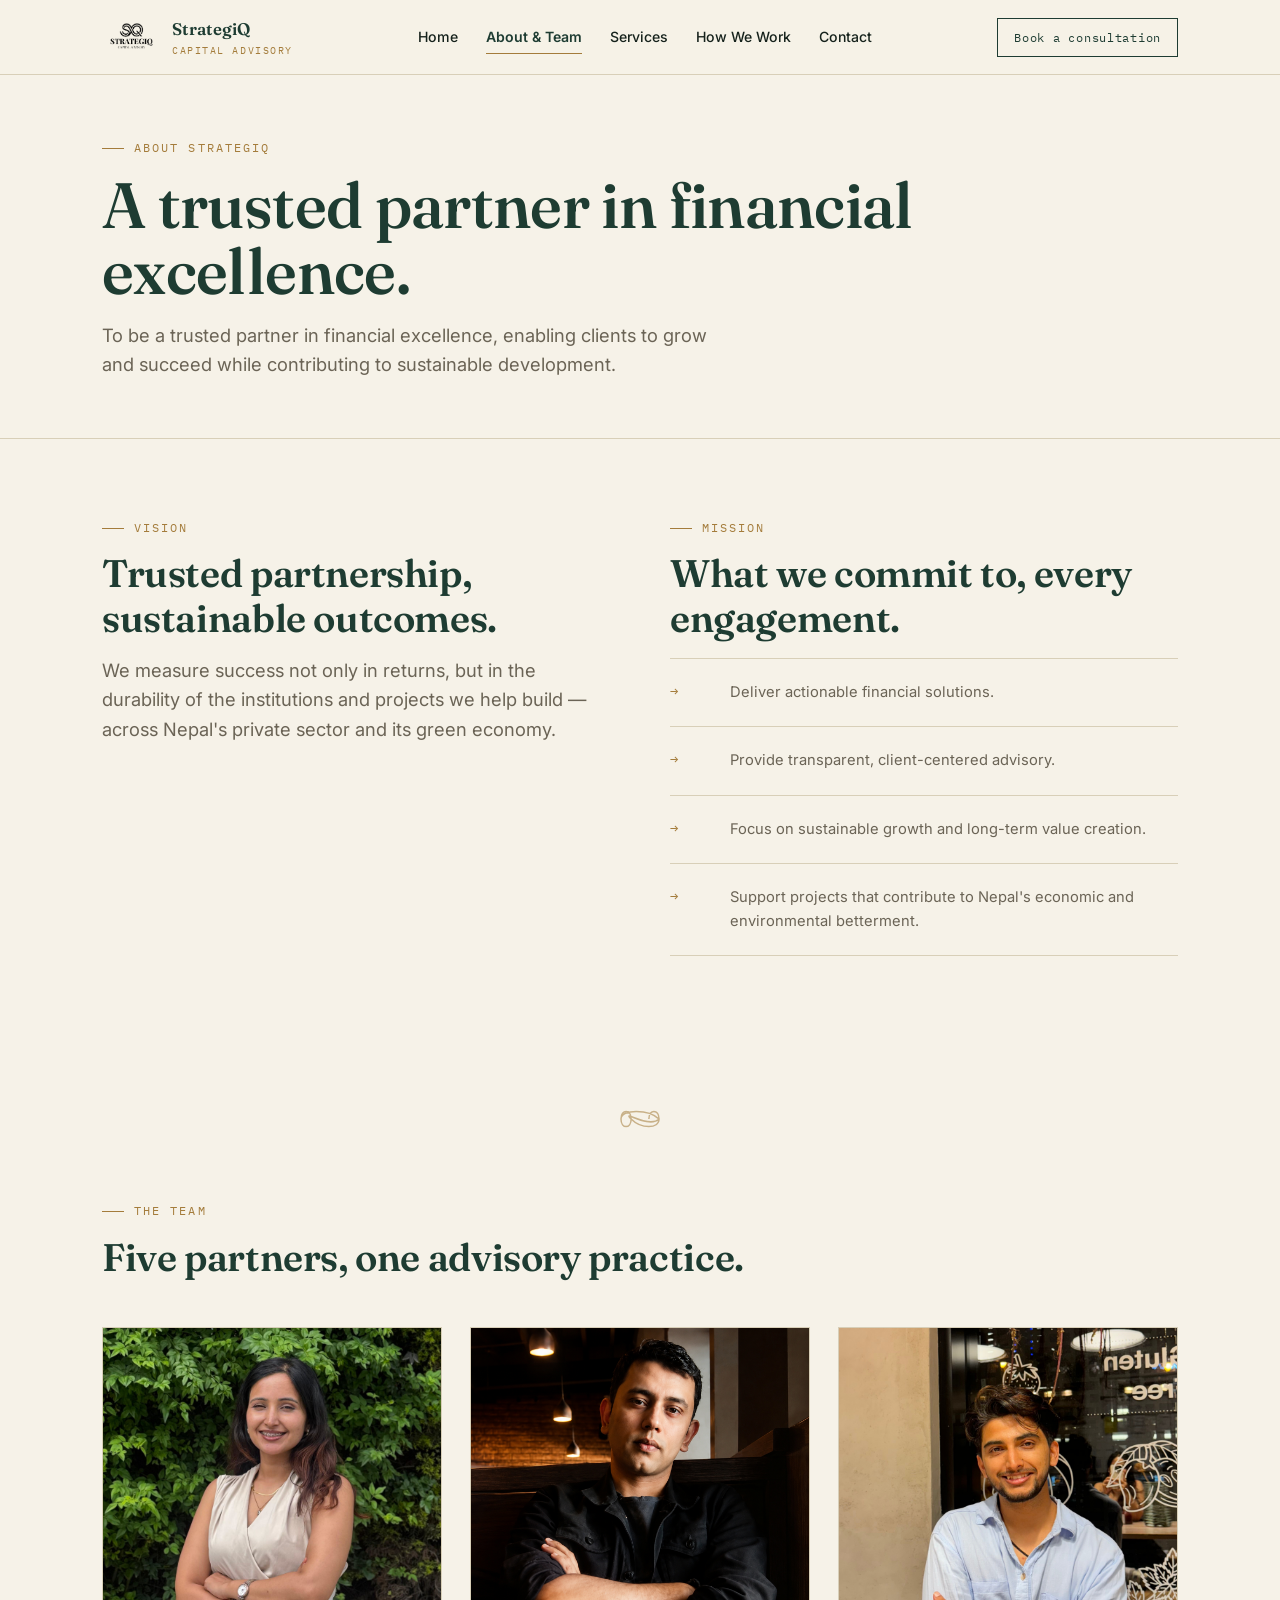
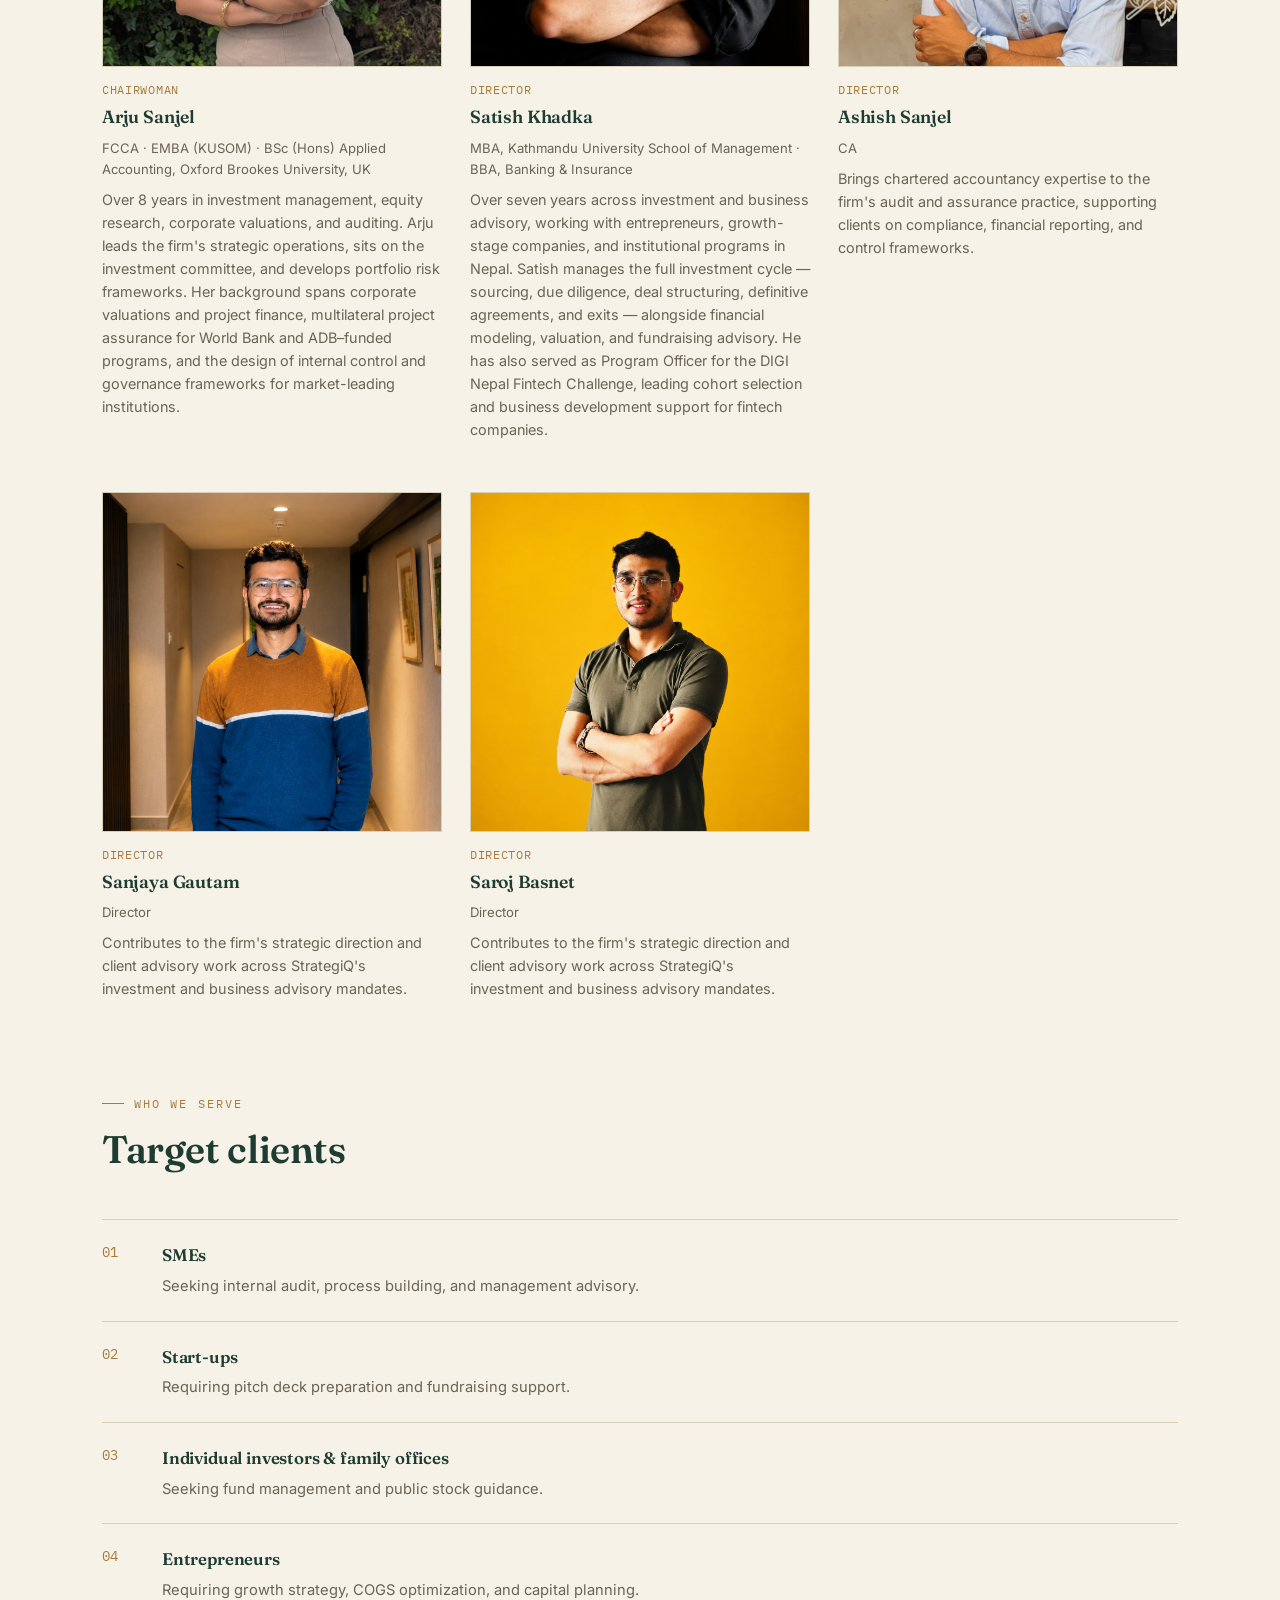
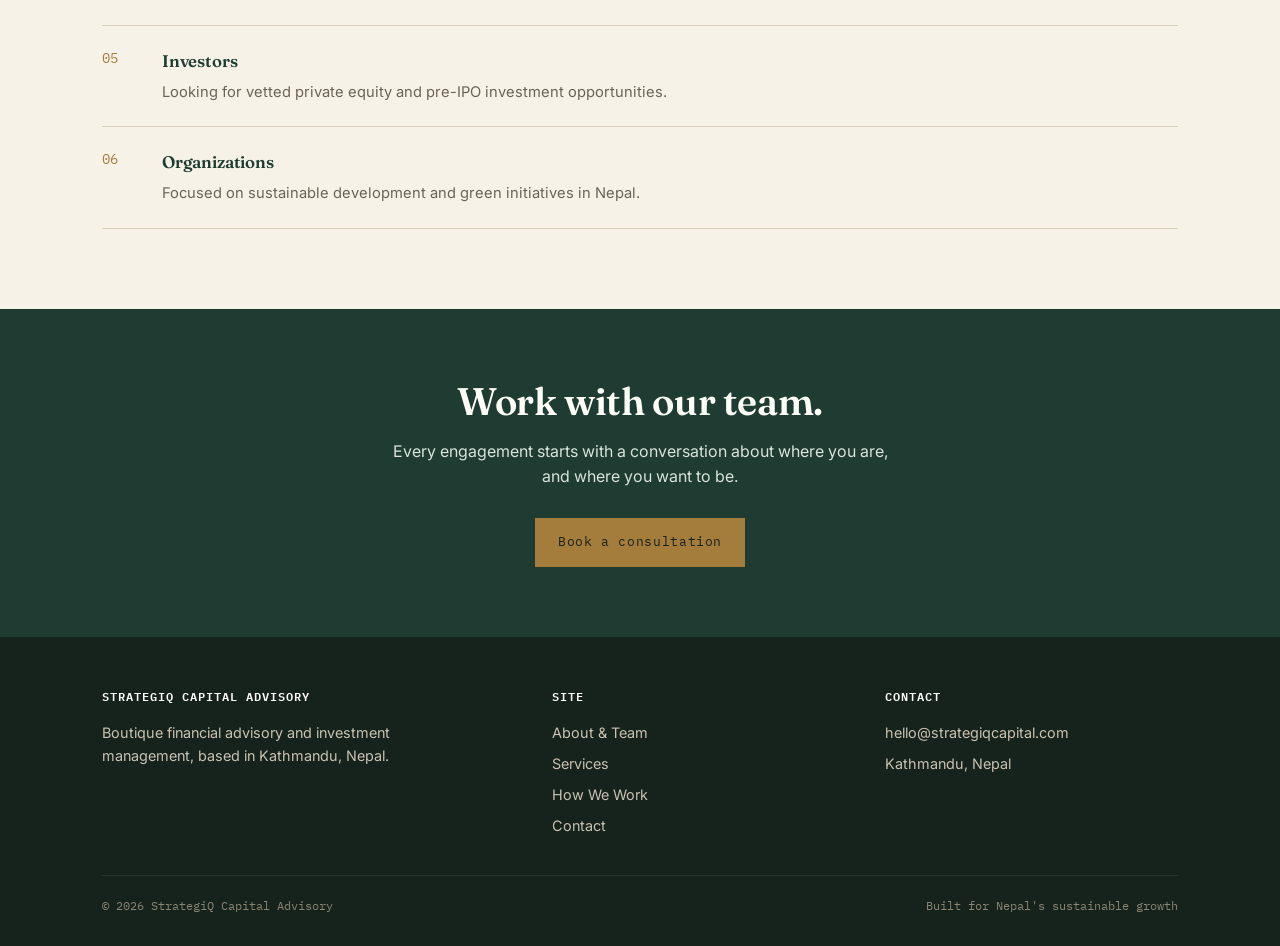
==== about.html @ 3956e94c "first commit" ====
<!doctype html>
<html lang="en">
<head>
<meta charset="UTF-8">
<meta name="viewport" content="width=device-width, initial-scale=1.0">
<title>About &amp; Team — StrategiQ Capital Advisory</title>
<link rel="preconnect" href="https://fonts.googleapis.com">
<link href="https://fonts.googleapis.com/css2?family=Fraunces:opsz,wght@9..144,400..700&family=Inter:wght@400;500;600&family=IBM+Plex+Mono:wght@400;500&display=swap" rel="stylesheet">
<link rel="stylesheet" href="styles.css">
</head>
<body>

<header class="site-header">
  <nav class="nav">
    <a href="index.html" class="nav-logo">
      <img src="assets/logo.jpeg" alt="StrategiQ Capital Advisory logo">
      <span>StrategiQ<span class="sub">CAPITAL ADVISORY</span></span>
    </a>
    <div class="nav-links">
      <a href="index.html">Home</a>
      <a href="about.html" class="active">About &amp; Team</a>
      <a href="services.html">Services</a>
      <a href="process.html">How We Work</a>
      <a href="contact.html">Contact</a>
    </div>
    <a href="contact.html" class="nav-cta">Book a consultation</a>
  </nav>
</header>

<section class="page-hero">
  <div class="container">
    <div class="eyebrow">About StrategiQ</div>
    <h1>A trusted partner in financial excellence.</h1>
    <p class="lede">To be a trusted partner in financial excellence, enabling clients to grow and succeed while contributing to sustainable development.</p>
  </div>
</section>

<section>
  <div class="container split">
    <div>
      <div class="eyebrow">Vision</div>
      <h2 style="margin-top:14px;">Trusted partnership, sustainable outcomes.</h2>
      <p class="lede" style="margin-top:16px;">We measure success not only in returns, but in the durability of the institutions and projects we help build — across Nepal's private sector and its green economy.</p>
    </div>
    <div>
      <div class="eyebrow">Mission</div>
      <h2 style="margin-top:14px;">What we commit to, every engagement.</h2>
      <div class="value-list" style="margin-top:18px;">
        <div class="value-item"><div class="mark">→</div><div><p style="margin:0;">Deliver actionable financial solutions.</p></div></div>
        <div class="value-item"><div class="mark">→</div><div><p style="margin:0;">Provide transparent, client-centered advisory.</p></div></div>
        <div class="value-item"><div class="mark">→</div><div><p style="margin:0;">Focus on sustainable growth and long-term value creation.</p></div></div>
        <div class="value-item"><div class="mark">→</div><div><p style="margin:0;">Support projects that contribute to Nepal's economic and environmental betterment.</p></div></div>
      </div>
    </div>
  </div>
</section>

<div class="sq-divider" aria-hidden="true">
  <svg viewBox="0 0 100 60"><path d="M20 30 C20 14, 36 14, 36 30 C36 46, 20 46, 20 30 C20 14, 64 14, 80 30 C64 46, 20 14, 36 30 C52 46, 80 46, 80 30 C80 14, 64 14, 64 30"/></svg>
</div>

<section style="padding-top:0;">
  <div class="container">
    <div class="section-head">
      <div class="eyebrow">The Team</div>
      <h2>Five partners, one advisory practice.</h2>
      <p class="lede" style="margin-top:14px;">
      </p>
    </div>

    <div class="team-grid">

      <div class="team-card">
        <div class="team-photo">
          <img src="assets/team/arju.jpg" alt="Arju Sanjel"
               onerror="this.onerror=null;this.src='assets/team/placeholder.svg';">
        </div>
        <div class="role">Chairwoman</div>
        <h3>Arju Sanjel</h3>
        <div class="creds">FCCA · EMBA (KUSOM) · BSc (Hons) Applied Accounting, Oxford Brookes University, UK</div>
        <p>Over 8 years in investment management, equity research, corporate valuations, and auditing. Arju leads the firm's strategic operations, sits on the investment committee, and develops portfolio risk frameworks. Her background spans corporate valuations and project finance, multilateral project assurance for World Bank and ADB–funded programs, and the design of internal control and governance frameworks for market-leading institutions.</p>
      </div>

      <div class="team-card">
        <div class="team-photo">
          <img src="assets/team/satish.jpg" alt="Satish Khadka"
               onerror="this.onerror=null;this.src='assets/team/placeholder.svg';">
        </div>
        <div class="role">Director</div>
        <h3>Satish Khadka</h3>
        <div class="creds">MBA, Kathmandu University School of Management · BBA, Banking &amp; Insurance</div>
        <p>Over seven years across investment and business advisory, working with entrepreneurs, growth-stage companies, and institutional programs in Nepal. Satish manages the full investment cycle — sourcing, due diligence, deal structuring, definitive agreements, and exits — alongside financial modeling, valuation, and fundraising advisory. He has also served as Program Officer for the DIGI Nepal Fintech Challenge, leading cohort selection and business development support for fintech companies.</p>
      </div>

      <div class="team-card">
        <div class="team-photo">
          <img src="assets/team/ashish.jpg" alt="Ashish Sanjel"
               onerror="this.onerror=null;this.src='assets/team/placeholder.svg';">
        </div>
        <div class="role">Director</div>
        <h3>Ashish Sanjel</h3>
        <div class="creds">CA</div>
        <p>Brings chartered accountancy expertise to the firm's audit and assurance practice, supporting clients on compliance, financial reporting, and control frameworks.</p>
      </div>

      <div class="team-card">
        <div class="team-photo">
          <img src="assets/team/sanjay.jpg" alt="Sanjaya Gautam"
               onerror="this.onerror=null;this.src='assets/team/placeholder.svg';">
        </div>
        <div class="role">Director</div>
        <h3>Sanjaya Gautam</h3>
        <div class="creds">Director</div>
        <p>Contributes to the firm's strategic direction and client advisory work across StrategiQ's investment and business advisory mandates.</p>
      </div>

      <div class="team-card">
        <div class="team-photo">
          <img src="assets/team/saroj.jpg" alt="Saroj Basnet"
               onerror="this.onerror=null;this.src='assets/team/placeholder.svg';">
        </div>
        <div class="role">Director</div>
        <h3>Saroj Basnet</h3>
        <div class="creds">Director</div>
        <p>Contributes to the firm's strategic direction and client advisory work across StrategiQ's investment and business advisory mandates.</p>
      </div>

    </div>
  </div>
</section>

<section style="padding-top:0;">
  <div class="container">
    <div class="section-head">
      <div class="eyebrow">Who we serve</div>
      <h2>Target clients</h2>
    </div>
    <div class="value-list">
      <div class="value-item"><div class="mark">01</div><div><h3>SMEs</h3><p>Seeking internal audit, process building, and management advisory.</p></div></div>
      <div class="value-item"><div class="mark">02</div><div><h3>Start-ups</h3><p>Requiring pitch deck preparation and fundraising support.</p></div></div>
      <div class="value-item"><div class="mark">03</div><div><h3>Individual investors &amp; family offices</h3><p>Seeking fund management and public stock guidance.</p></div></div>
      <div class="value-item"><div class="mark">04</div><div><h3>Entrepreneurs</h3><p>Requiring growth strategy, COGS optimization, and capital planning.</p></div></div>
      <div class="value-item"><div class="mark">05</div><div><h3>Investors</h3><p>Looking for vetted private equity and pre-IPO investment opportunities.</p></div></div>
      <div class="value-item"><div class="mark">06</div><div><h3>Organizations</h3><p>Focused on sustainable development and green initiatives in Nepal.</p></div></div>
    </div>
  </div>
</section>

<div class="cta-band">
  <div class="container">
    <h2>Work with our team.</h2>
    <p>Every engagement starts with a conversation about where you are, and where you want to be.</p>
    <a href="contact.html" class="btn btn-primary">Book a consultation</a>
  </div>
</div>

<footer>
  <div class="container">
    <div class="footer-grid">
      <div>
        <h4>StrategiQ Capital Advisory</h4>
        <p style="color:#C9C2B2; max-width:320px; font-size:0.9rem;">Boutique financial advisory and investment management, based in Kathmandu, Nepal.</p>
      </div>
      <div>
        <h4>Site</h4>
        <a href="about.html">About &amp; Team</a>
        <a href="services.html">Services</a>
        <a href="process.html">How We Work</a>
        <a href="contact.html">Contact</a>
      </div>
      <div>
        <h4>Contact</h4>
        <a href="mailto:hello@strategiqcapital.com">hello@strategiqcapital.com</a>
        <a href="contact.html">Kathmandu, Nepal</a>
      </div>
    </div>
    <div class="footer-bottom">
      <span>© 2026 StrategiQ Capital Advisory</span>
      <span>Built for Nepal's sustainable growth</span>
    </div>
  </div>
</footer>

</body>
</html>
---- styles.css ----
/* ============================================================
   StrategiQ Capital Advisory — brand stylesheet
   Palette: ledger green + brass + cream paper
   ============================================================ */

:root{
  --ink:        #16221C;   /* near-black deep forest, body text */
  --forest:     #1E3C32;   /* primary brand green */
  --forest-2:   #2E5246;   /* lighter green for hovers/accents */
  --brass:      #A47C3B;   /* metallic gold-brass accent */
  --brass-light:#C9A05C;
  --paper:      #F6F2E8;   /* warm cream page background */
  --paper-2:    #EFE9DA;   /* slightly deeper cream for panels */
  --line:       #D8CFB8;   /* hairline ledger rules */
  --stone:      #6B6456;   /* muted secondary text */
  --white:      #FFFDF8;

  --display: "Fraunces", "Iowan Old Style", Georgia, serif;
  --body:    "Inter", -apple-system, BlinkMacSystemFont, "Segoe UI", sans-serif;
  --mono:    "IBM Plex Mono", "SFMono-Regular", Consolas, monospace;
}

*{ box-sizing:border-box; }
html{ scroll-behavior:smooth; }
body{
  margin:0;
  background:var(--paper);
  color:var(--ink);
  font-family:var(--body);
  font-size:16px;
  line-height:1.6;
  -webkit-font-smoothing:antialiased;
}
img{ max-width:100%; display:block; }
a{ color:inherit; text-decoration:none; }
.container{
  max-width:1140px;
  margin:0 auto;
  padding:0 32px;
}

h1,h2,h3,h4{
  font-family:var(--display);
  font-weight:600;
  margin:0;
  color:var(--forest);
  letter-spacing:-0.01em;
}
h1{ font-size:clamp(2.4rem, 5vw, 4.2rem); line-height:1.04; font-weight:560; }
h2{ font-size:clamp(1.7rem, 3vw, 2.4rem); line-height:1.15; }
h3{ font-size:1.25rem; }

.eyebrow{
  font-family:var(--mono);
  font-size:0.72rem;
  letter-spacing:0.18em;
  text-transform:uppercase;
  color:var(--brass);
  display:flex;
  align-items:center;
  gap:10px;
}
.eyebrow::before{
  content:"";
  width:22px; height:1px;
  background:var(--brass);
  display:inline-block;
}

p{ margin:0 0 1em; color:var(--ink); }
.lede{ font-size:1.15rem; color:var(--stone); max-width:640px; }

/* ---------- ledger rule motif ---------- */
.rule{
  border:none;
  border-top:1px solid var(--line);
  margin:0;
}
.rule.thick{ border-top:2px solid var(--forest); }

.ledger-row{
  display:flex;
  justify-content:space-between;
  align-items:baseline;
  padding:14px 0;
  border-top:1px solid var(--line);
  font-family:var(--mono);
  font-size:0.78rem;
  color:var(--stone);
  letter-spacing:0.04em;
}

/* ---------- infinity-loop signature divider ---------- */
.sq-divider{
  display:flex;
  justify-content:center;
  margin:64px 0;
  opacity:0.55;
}
.sq-divider svg{ width:64px; height:38px; }
.sq-divider path{
  fill:none;
  stroke:var(--brass);
  stroke-width:2.4;
}

/* ---------- header / nav ---------- */
.site-header{
  position:sticky; top:0; z-index:50;
  background:rgba(246,242,232,0.92);
  backdrop-filter:saturate(140%) blur(6px);
  border-bottom:1px solid var(--line);
}
.nav{
  display:flex;
  align-items:center;
  justify-content:space-between;
  padding:16px 32px;
  max-width:1140px;
  margin:0 auto;
}
.nav-logo{
  display:flex; align-items:center; gap:12px;
  font-family:var(--display);
  font-weight:600;
  font-size:1.05rem;
  color:var(--forest);
}
.nav-logo img{ height:34px; width:auto; }
.nav-logo .sub{
  display:block;
  font-family:var(--mono);
  font-size:0.6rem;
  letter-spacing:0.16em;
  color:var(--brass);
  font-weight:400;
}
.nav-links{
  display:flex; gap:28px;
  font-size:0.88rem;
  font-weight:500;
}
.nav-links a{
  position:relative;
  color:var(--ink);
  padding:4px 0;
}
.nav-links a::after{
  content:"";
  position:absolute; left:0; right:0; bottom:-2px;
  height:1px; background:var(--brass);
  transform:scaleX(0); transform-origin:left;
  transition:transform .25s ease;
}
.nav-links a:hover::after, .nav-links a.active::after{ transform:scaleX(1); }
.nav-links a.active{ color:var(--forest); font-weight:600; }

.nav-cta{
  font-family:var(--mono);
  font-size:0.75rem;
  letter-spacing:0.06em;
  border:1px solid var(--forest);
  color:var(--forest);
  padding:9px 16px;
  transition:background .2s, color .2s;
}
.nav-cta:hover{ background:var(--forest); color:var(--white); }

.nav-toggle{ display:none; }

/* ---------- hero ---------- */
.hero{
  padding:90px 0 70px;
  position:relative;
}
.hero-grid{
  display:grid;
  grid-template-columns:1.3fr 0.9fr;
  gap:48px;
  align-items:center;
}
.hero-mark{
  display:flex; justify-content:center;
}
.hero-mark img{ width:100%; max-width:340px; }
.hero h1{ margin-bottom:18px; }
.hero .lede{ margin-bottom:28px; }
.hero-actions{ display:flex; gap:16px; flex-wrap:wrap; }

.btn{
  display:inline-block;
  font-family:var(--mono);
  font-size:0.8rem;
  letter-spacing:0.05em;
  padding:13px 22px;
  border:1px solid var(--forest);
  transition:all .2s ease;
}
.btn-primary{ background:var(--forest); color:var(--white); }
.btn-primary:hover{ background:var(--forest-2); }
.btn-ghost{ color:var(--forest); }
.btn-ghost:hover{ background:var(--paper-2); }

/* ---------- ledger stat strip ---------- */
.stat-strip{
  border-top:1px solid var(--line);
  border-bottom:1px solid var(--line);
  background:var(--paper-2);
}
.stat-strip .container{
  display:grid;
  grid-template-columns:repeat(4,1fr);
}
.stat{
  padding:26px 0;
  border-left:1px solid var(--line);
  padding-left:24px;
}
.stat:first-child{ border-left:none; padding-left:0; }
.stat .num{
  font-family:var(--mono);
  font-size:1.6rem;
  color:var(--forest);
}
.stat .label{
  font-size:0.8rem; color:var(--stone); margin-top:4px;
}

/* ---------- sections ---------- */
section{ padding:80px 0; }
.section-head{ max-width:680px; margin-bottom:48px; }
.section-head h2{ margin-top:14px; }

/* services grid */
.grid-3{
  display:grid;
  grid-template-columns:repeat(3,1fr);
  gap:1px;
  background:var(--line);
  border:1px solid var(--line);
}
.card{
  background:var(--paper);
  padding:32px 28px;
}
.card .code{
  font-family:var(--mono);
  font-size:0.75rem;
  color:var(--brass);
  letter-spacing:0.06em;
}
.card h3{ margin:14px 0 10px; }
.card p{ color:var(--stone); font-size:0.95rem; margin:0; }

/* two col */
.split{
  display:grid;
  grid-template-columns:1fr 1fr;
  gap:60px;
  align-items:start;
}

/* team */
.team-grid{
  display:grid;
  grid-template-columns:repeat(3,1fr);
  gap:36px 28px;
}
.team-card{ }
.team-photo{
  aspect-ratio:1/1;
  overflow:hidden;
  background:var(--paper-2);
  border:1px solid var(--line);
  margin-bottom:14px;
}
.team-photo img{ width:100%; height:100%; object-fit:cover; }
.team-card .role{
  font-family:var(--mono);
  font-size:0.72rem;
  letter-spacing:0.06em;
  color:var(--brass);
  text-transform:uppercase;
  margin-bottom:4px;
}
.team-card h3{ font-size:1.1rem; margin-bottom:6px; }
.team-card .creds{ font-size:0.82rem; color:var(--stone); margin-bottom:8px; }
.team-card p{ font-size:0.9rem; color:var(--stone); }

/* process steps */
.steps{ display:flex; flex-direction:column; }
.step{
  display:grid;
  grid-template-columns:90px 1fr;
  gap:28px;
  padding:30px 0;
  border-top:1px solid var(--line);
}
.steps .step:last-child{ border-bottom:1px solid var(--line); }
.step .phase{
  font-family:var(--mono);
  font-size:0.78rem;
  color:var(--brass);
  letter-spacing:0.04em;
}
.step h3{ margin-bottom:8px; }
.step p{ color:var(--stone); margin:0; max-width:560px; }

/* values / why-choose list */
.value-list{ display:flex; flex-direction:column; }
.value-item{
  padding:22px 0;
  border-top:1px solid var(--line);
  display:grid;
  grid-template-columns:40px 1fr;
  gap:20px;
}
.value-item:last-child{ border-bottom:1px solid var(--line); }
.value-item .mark{ font-family:var(--mono); color:var(--brass); font-size:0.85rem; }
.value-item h3{ margin-bottom:6px; font-size:1.05rem; }
.value-item p{ color:var(--stone); margin:0; font-size:0.92rem; }

/* CTA band */
.cta-band{
  background:var(--forest);
  color:var(--white);
  padding:70px 0;
  text-align:center;
}
.cta-band h2{ color:var(--white); margin-bottom:16px; }
.cta-band p{ color:#D9E3DC; max-width:520px; margin:0 auto 28px; }
.cta-band .btn-primary{ background:var(--brass); border-color:var(--brass); color:var(--ink); }
.cta-band .btn-primary:hover{ background:var(--brass-light); }

/* contact */
.contact-grid{
  display:grid;
  grid-template-columns:1fr 1fr;
  gap:60px;
}
.contact-info .row{
  padding:18px 0;
  border-top:1px solid var(--line);
}
.contact-info .row:last-child{ border-bottom:1px solid var(--line); }
.contact-info .label{
  font-family:var(--mono); font-size:0.72rem; letter-spacing:0.06em;
  color:var(--brass); text-transform:uppercase; margin-bottom:6px;
}

form.contact-form{ display:flex; flex-direction:column; gap:18px; }
.field{ display:flex; flex-direction:column; gap:6px; }
.field label{
  font-family:var(--mono); font-size:0.72rem; letter-spacing:0.05em;
  color:var(--stone); text-transform:uppercase;
}
.field input, .field select, .field textarea{
  font-family:var(--body);
  font-size:0.95rem;
  padding:12px 14px;
  border:1px solid var(--line);
  background:var(--white);
  color:var(--ink);
}
.field textarea{ min-height:120px; resize:vertical; }
.field input:focus, .field select:focus, .field textarea:focus{
  outline:2px solid var(--brass);
  outline-offset:1px;
}
form.contact-form .btn-primary{
  align-self:flex-start;
  border:none; cursor:pointer;
}

/* footer */
footer{
  background:var(--ink);
  color:#C9C2B2;
  padding:50px 0 30px;
}
.footer-grid{
  display:grid;
  grid-template-columns:1.4fr 1fr 1fr;
  gap:40px;
  margin-bottom:30px;
}
footer h4{
  color:var(--white);
  font-family:var(--mono);
  font-size:0.78rem;
  letter-spacing:0.08em;
  text-transform:uppercase;
  margin-bottom:14px;
}
footer a{ color:#C9C2B2; display:block; margin-bottom:8px; font-size:0.9rem; }
footer a:hover{ color:var(--brass-light); }
.footer-bottom{
  border-top:1px solid #2A352C;
  padding-top:20px;
  display:flex;
  justify-content:space-between;
  font-size:0.78rem;
  color:#8A8474;
  font-family:var(--mono);
}

/* page hero (sub pages) */
.page-hero{
  padding:64px 0 40px;
  border-bottom:1px solid var(--line);
}
.page-hero .eyebrow{ margin-bottom:14px; }
.page-hero p.lede{ margin-top:16px; }

/* focus visibility */
a:focus-visible, button:focus-visible, input:focus-visible, textarea:focus-visible{
  outline:2px solid var(--brass);
  outline-offset:2px;
}

/* responsive */
@media (max-width: 880px){
  .hero-grid{ grid-template-columns:1fr; }
  .hero-mark{ order:-1; }
  .hero-mark img{ max-width:220px; }
  .grid-3{ grid-template-columns:1fr; }
  .team-grid{ grid-template-columns:repeat(2,1fr); }
  .stat-strip .container{ grid-template-columns:repeat(2,1fr); }
  .stat:nth-child(3){ border-left:none; padding-left:0; }
  .split{ grid-template-columns:1fr; gap:30px; }
  .contact-grid{ grid-template-columns:1fr; }
  .footer-grid{ grid-template-columns:1fr; }
  .nav-links{ display:none; }
}
@media (max-width: 560px){
  .team-grid{ grid-template-columns:1fr; }
  .step{ grid-template-columns:1fr; gap:8px; }
}

@media (prefers-reduced-motion: reduce){
  *{ transition:none !important; scroll-behavior:auto !important; }
}
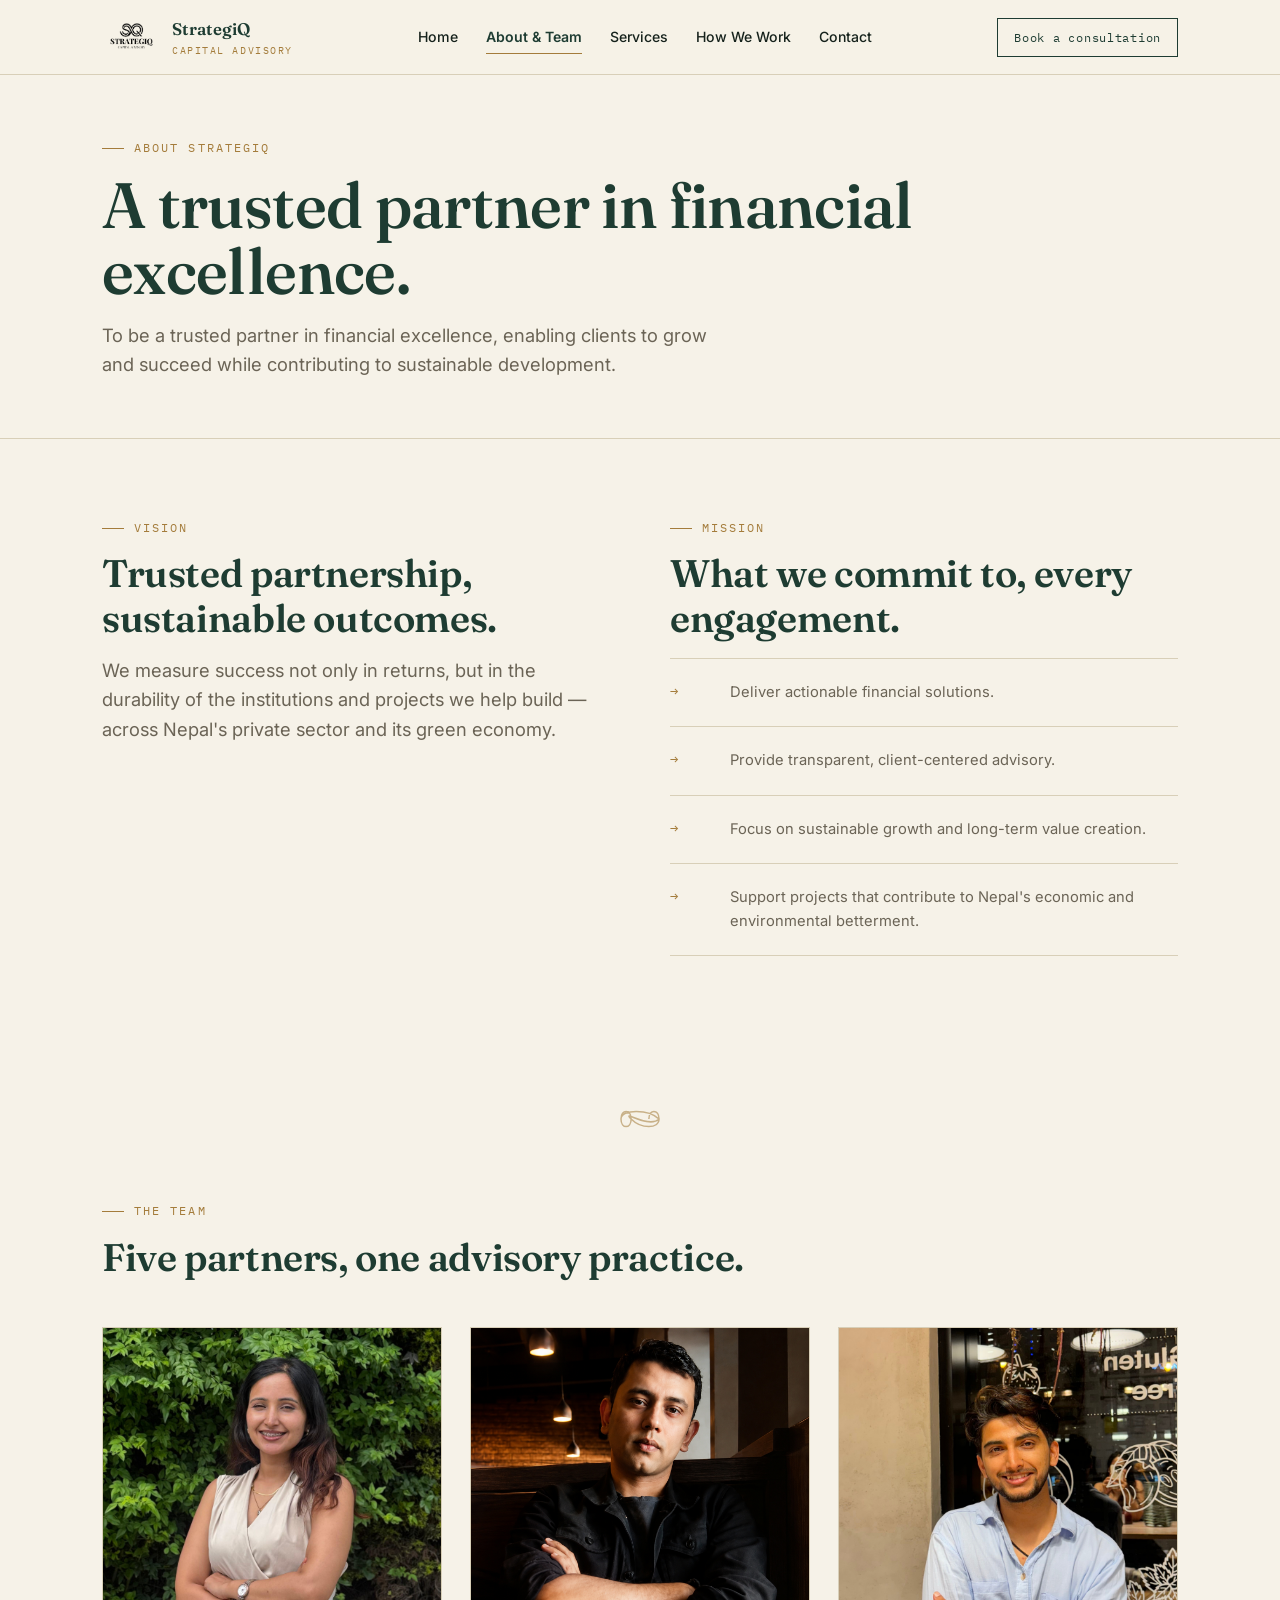
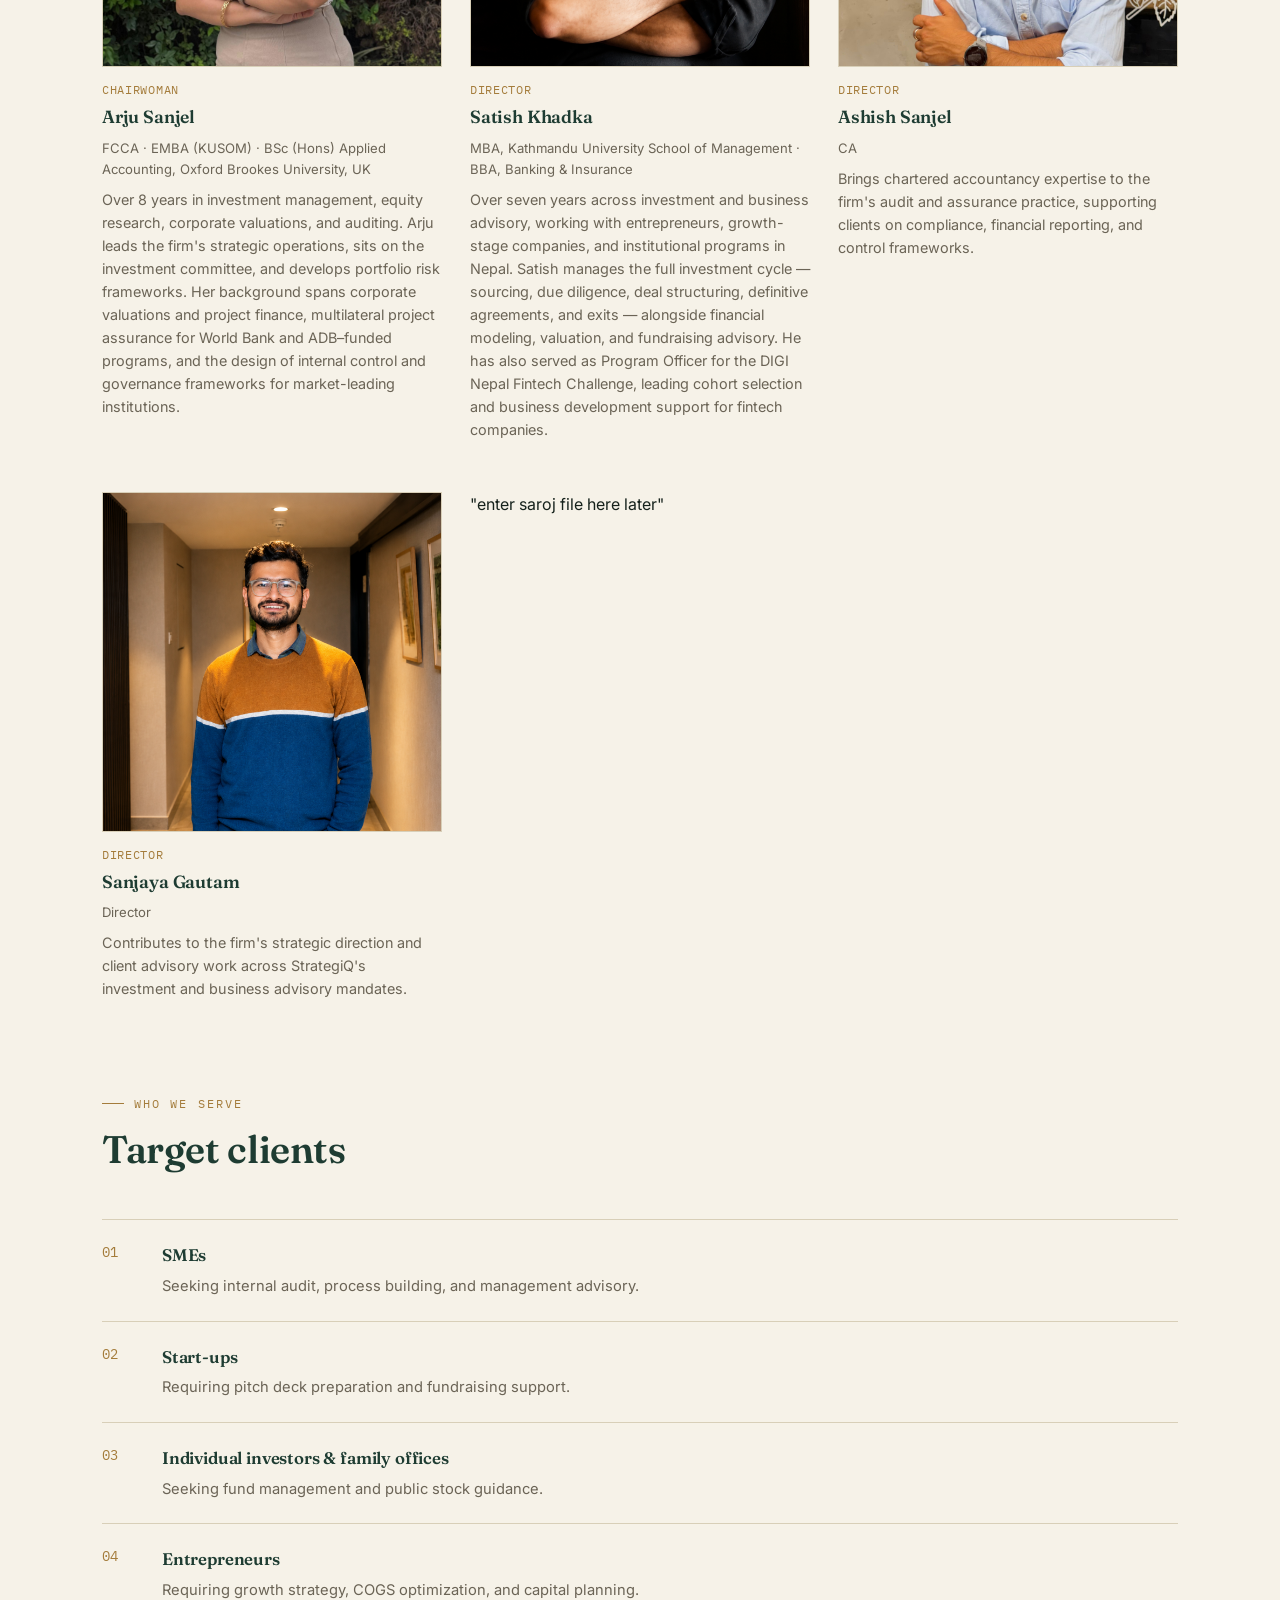
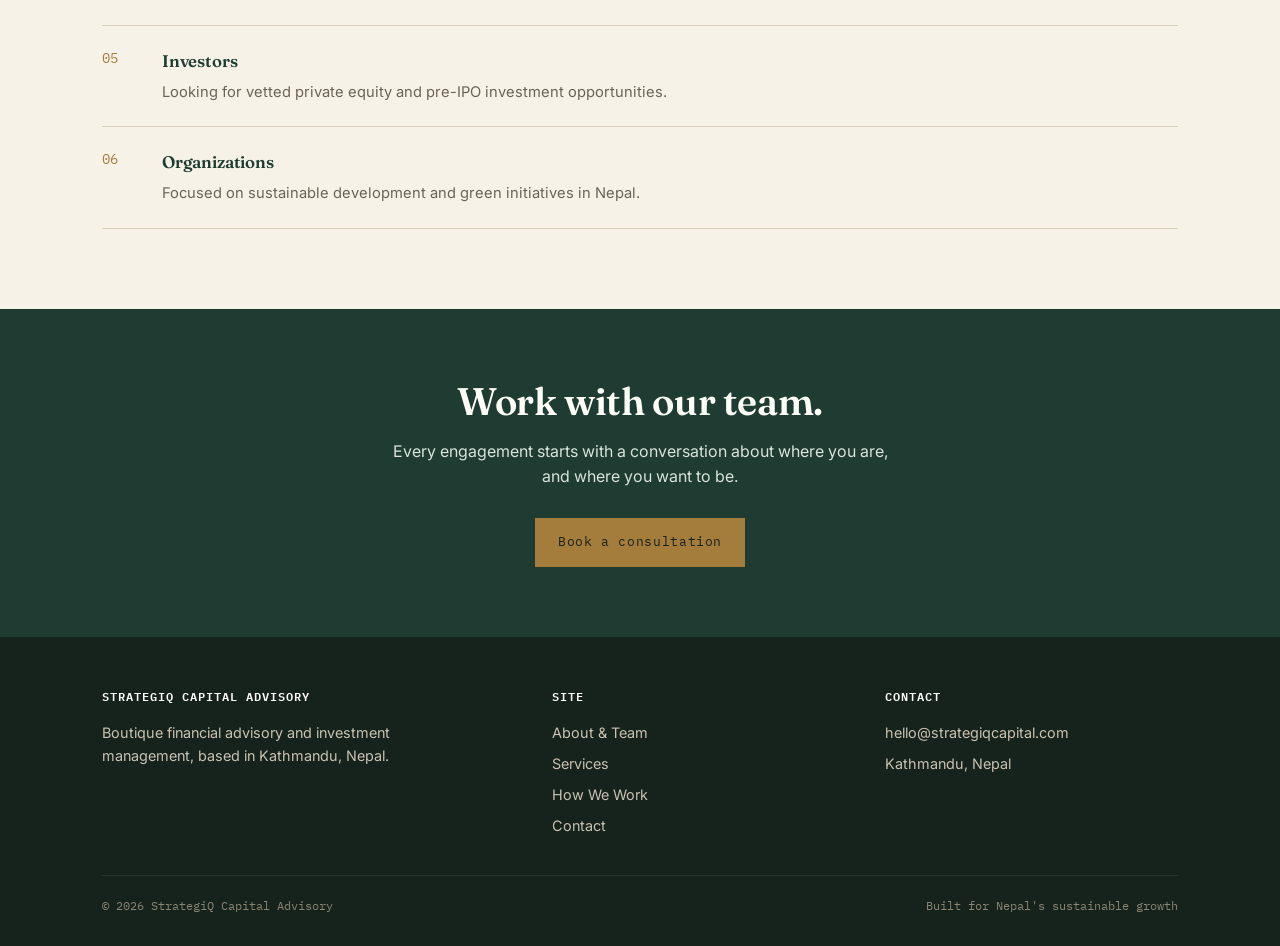
==== commit f4f85690: "Update about.html saroj about deleted" ====
--- a/about.html
+++ b/about.html
@@ -113,18 +113,7 @@
         <div class="creds">Director</div>
         <p>Contributes to the firm's strategic direction and client advisory work across StrategiQ's investment and business advisory mandates.</p>
       </div>
-
-      <div class="team-card">
-        <div class="team-photo">
-          <img src="assets/team/saroj.jpg" alt="Saroj Basnet"
-               onerror="this.onerror=null;this.src='assets/team/placeholder.svg';">
-        </div>
-        <div class="role">Director</div>
-        <h3>Saroj Basnet</h3>
-        <div class="creds">Director</div>
-        <p>Contributes to the firm's strategic direction and client advisory work across StrategiQ's investment and business advisory mandates.</p>
-      </div>
-
+      "enter saroj file here later"
     </div>
   </div>
 </section>
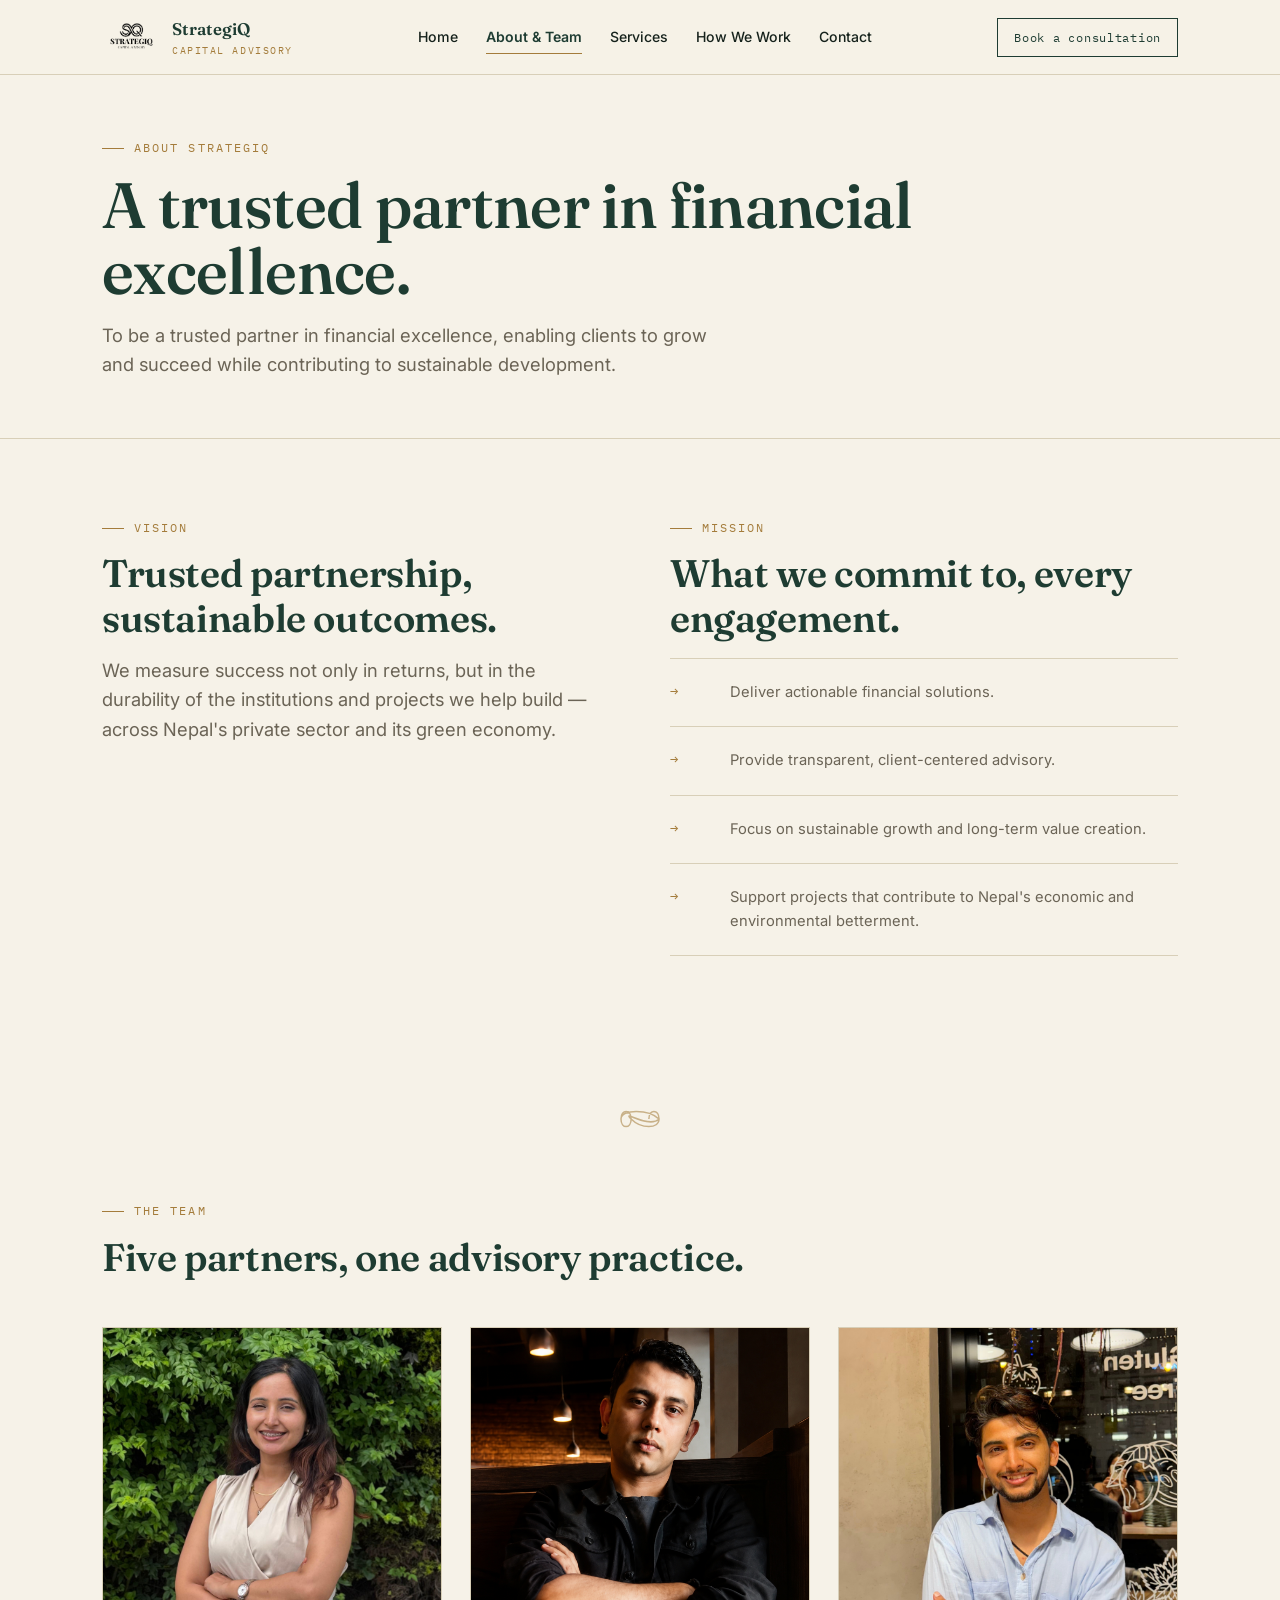
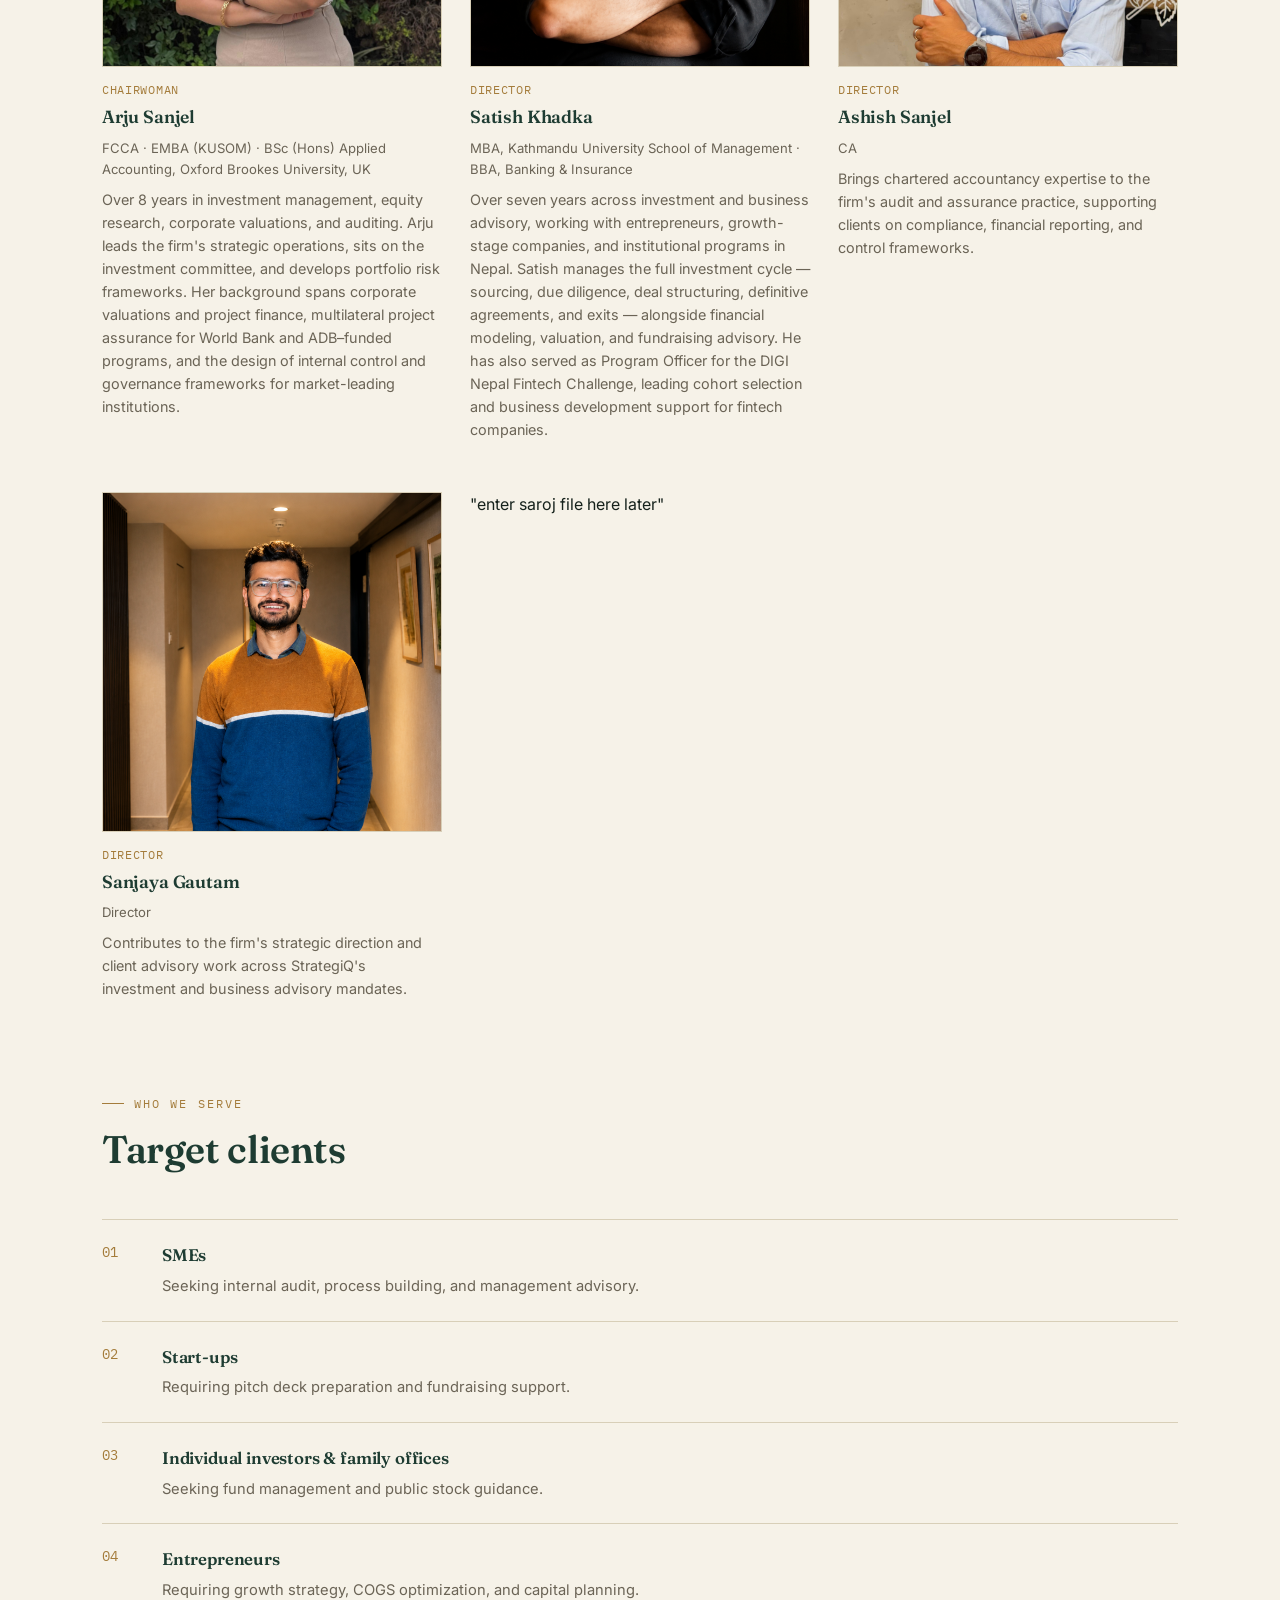
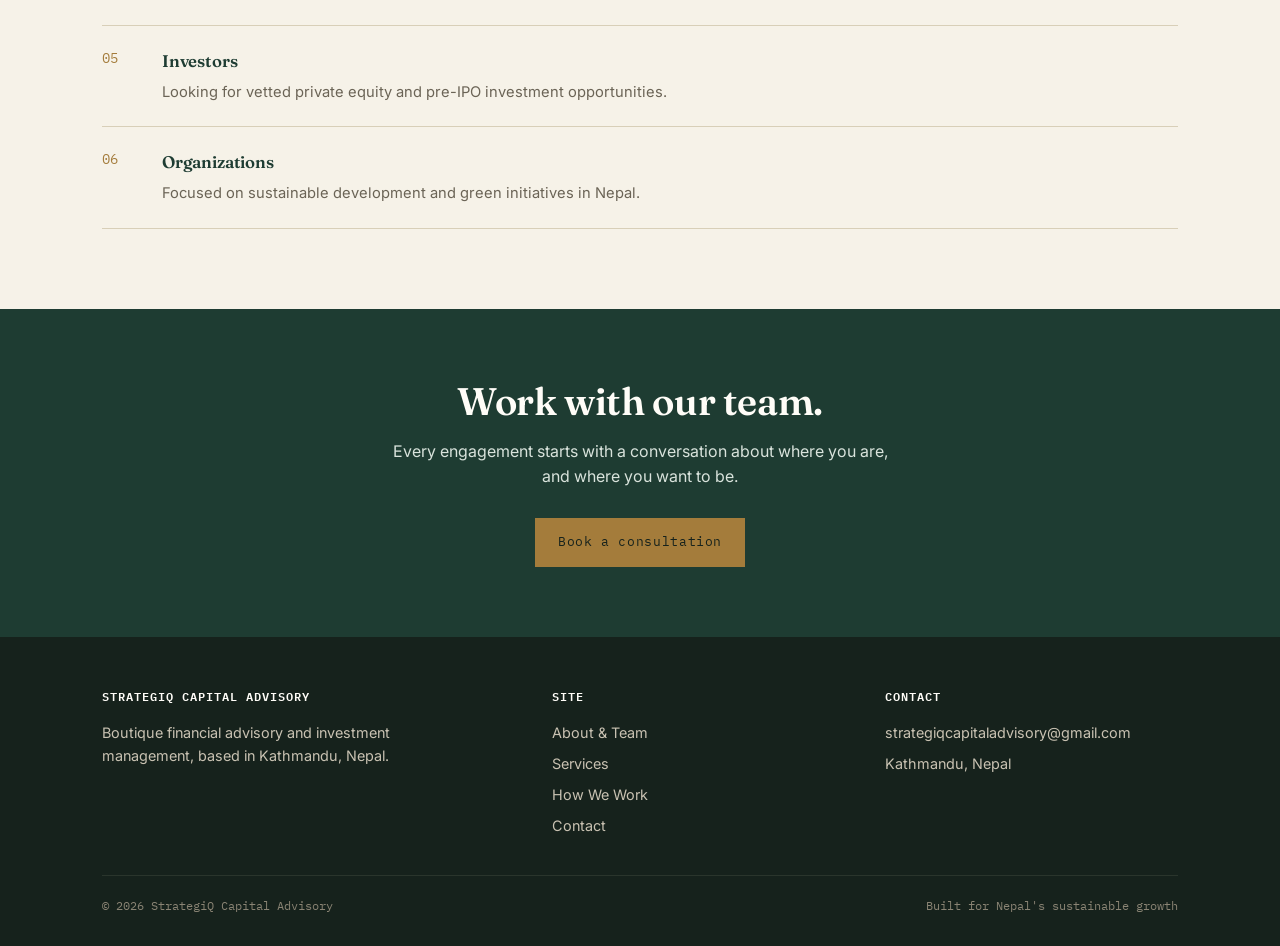
==== commit 56df66dd: "Update about.html updated email to strategiqcapitaladvisory@gmail.com" ====
--- a/about.html
+++ b/about.html
@@ -159,7 +159,7 @@
       </div>
       <div>
         <h4>Contact</h4>
-        <a href="mailto:hello@strategiqcapital.com">hello@strategiqcapital.com</a>
+        <a href="mailto:strategiqcapitaladvisory@gmail.com">strategiqcapitaladvisory@gmail.com</a>
         <a href="contact.html">Kathmandu, Nepal</a>
       </div>
     </div>
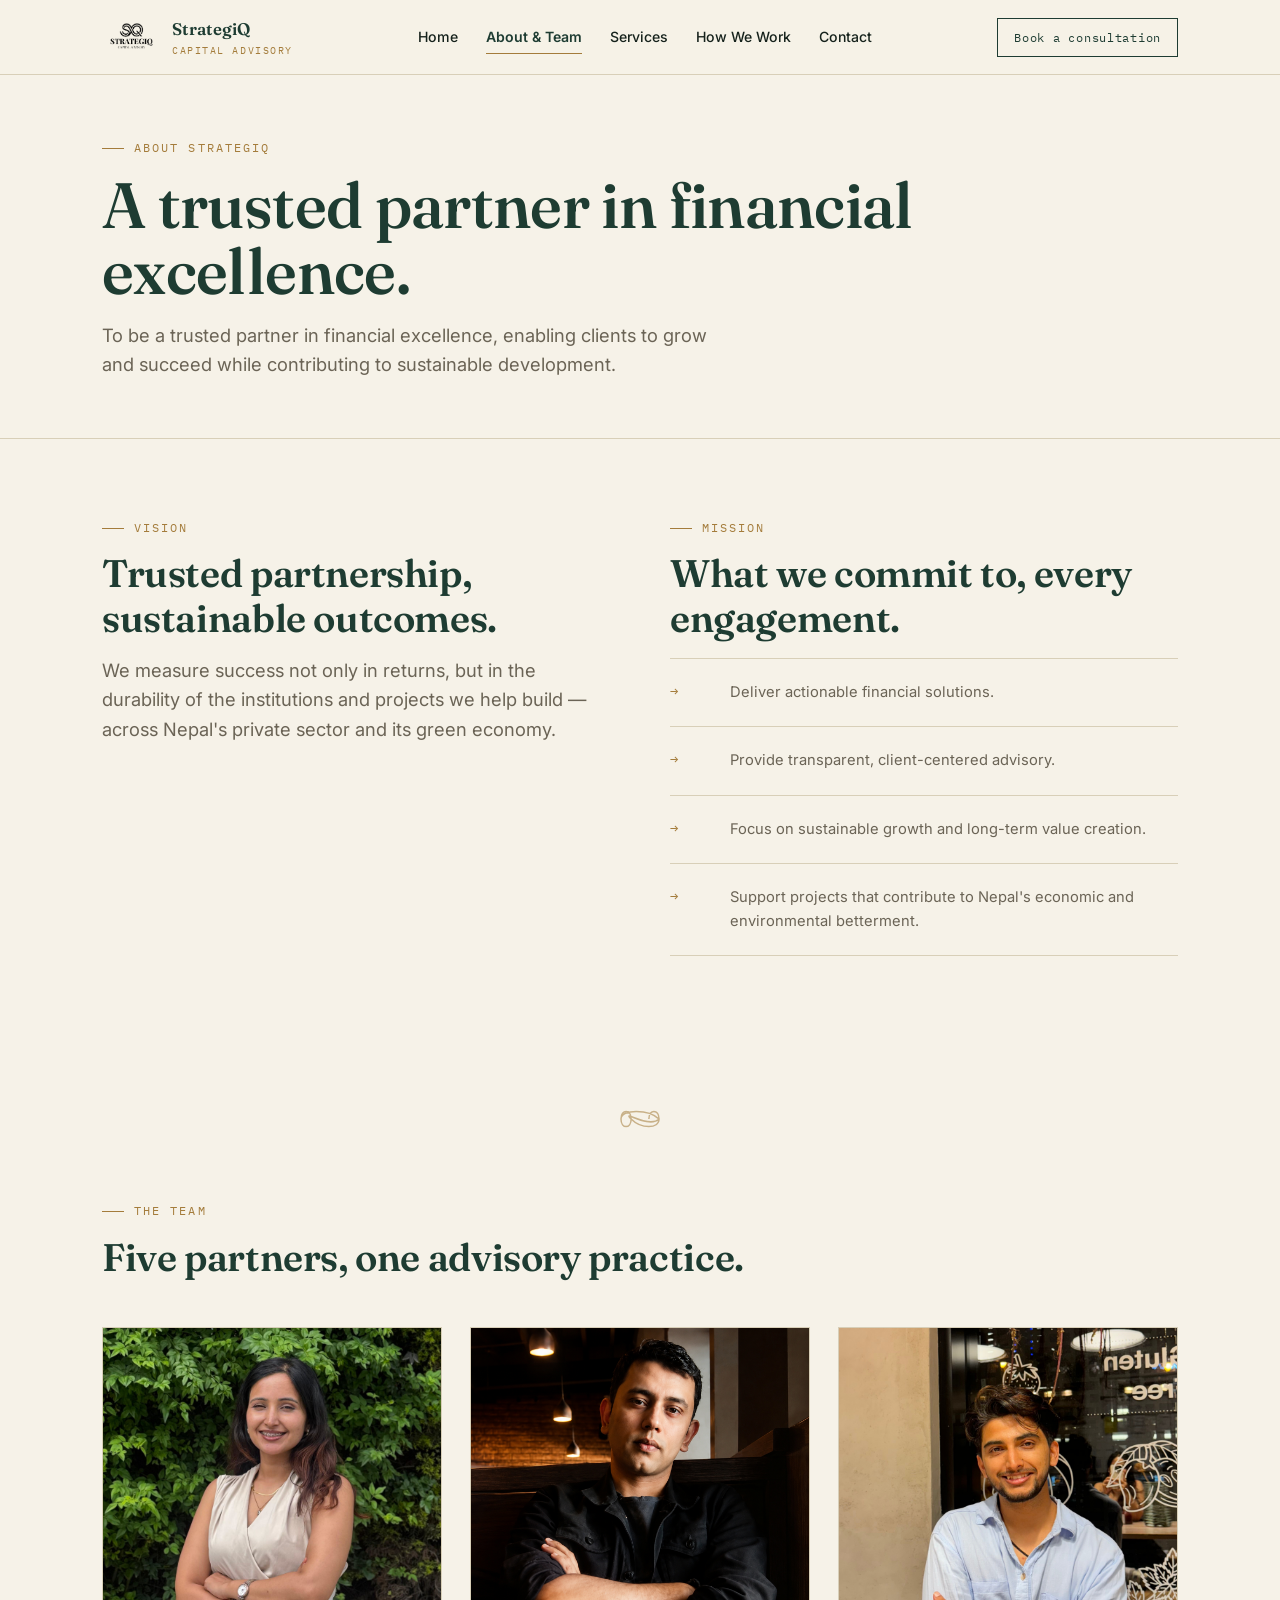
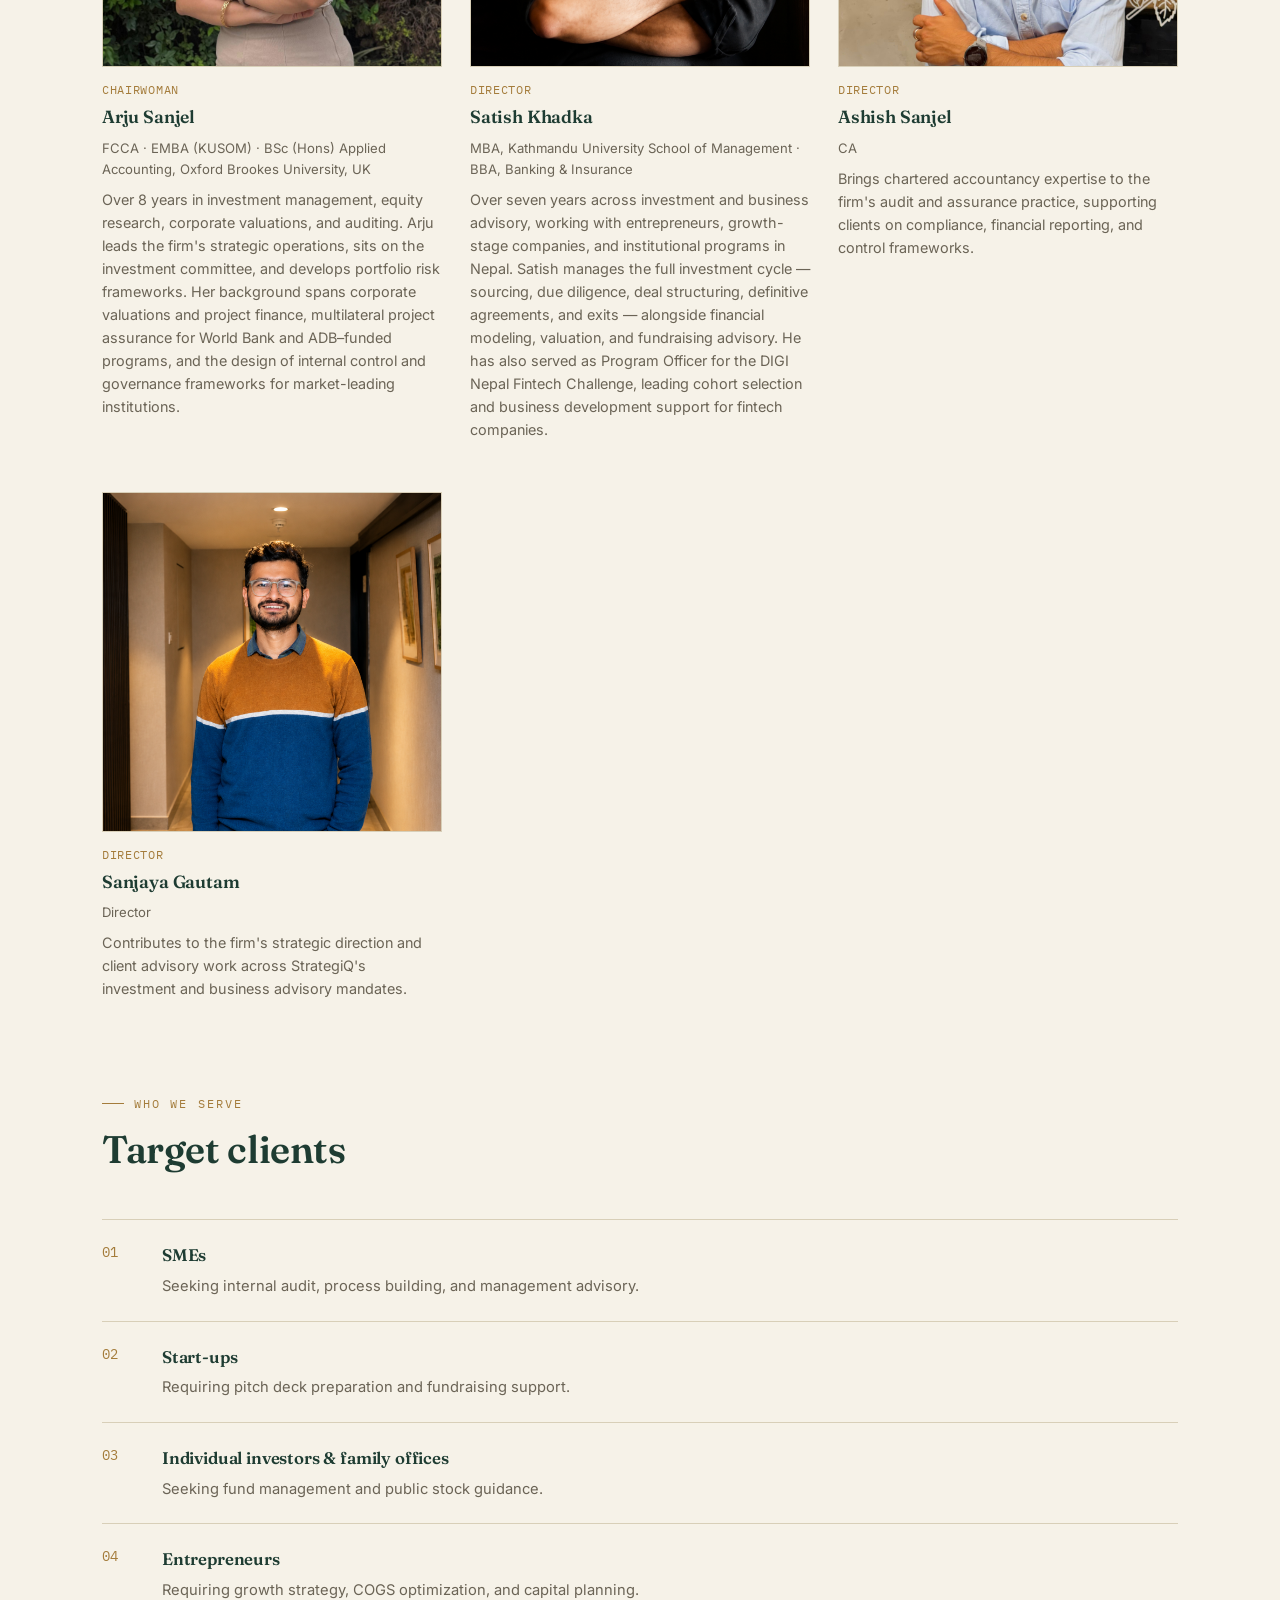
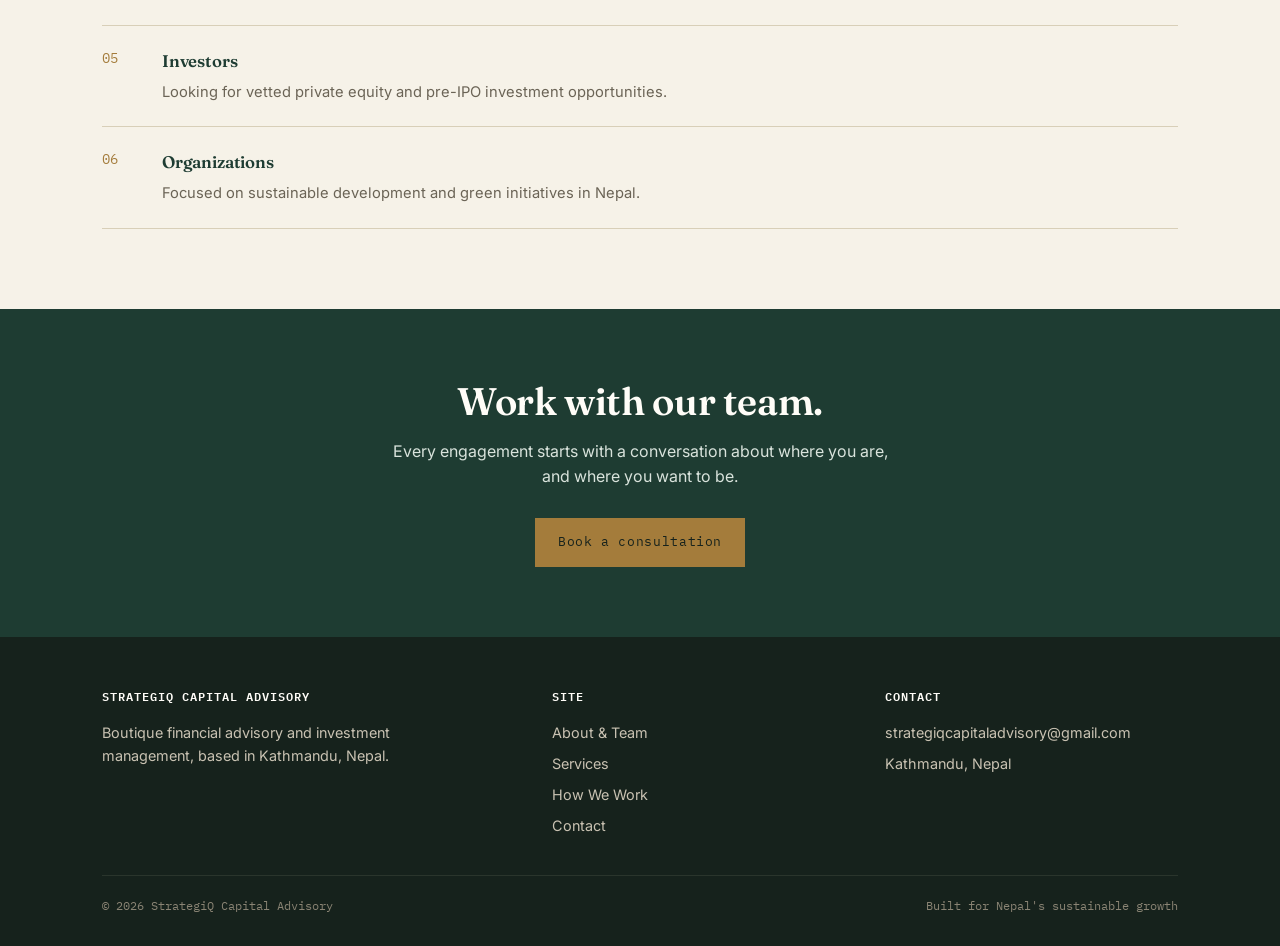
==== commit 8142a01f: "Update about.html updated saroj comment" ====
--- a/about.html
+++ b/about.html
@@ -113,7 +113,7 @@
         <div class="creds">Director</div>
         <p>Contributes to the firm's strategic direction and client advisory work across StrategiQ's investment and business advisory mandates.</p>
       </div>
-      "enter saroj file here later"
+      <!-- Enter Saroj File here later -->
     </div>
   </div>
 </section>
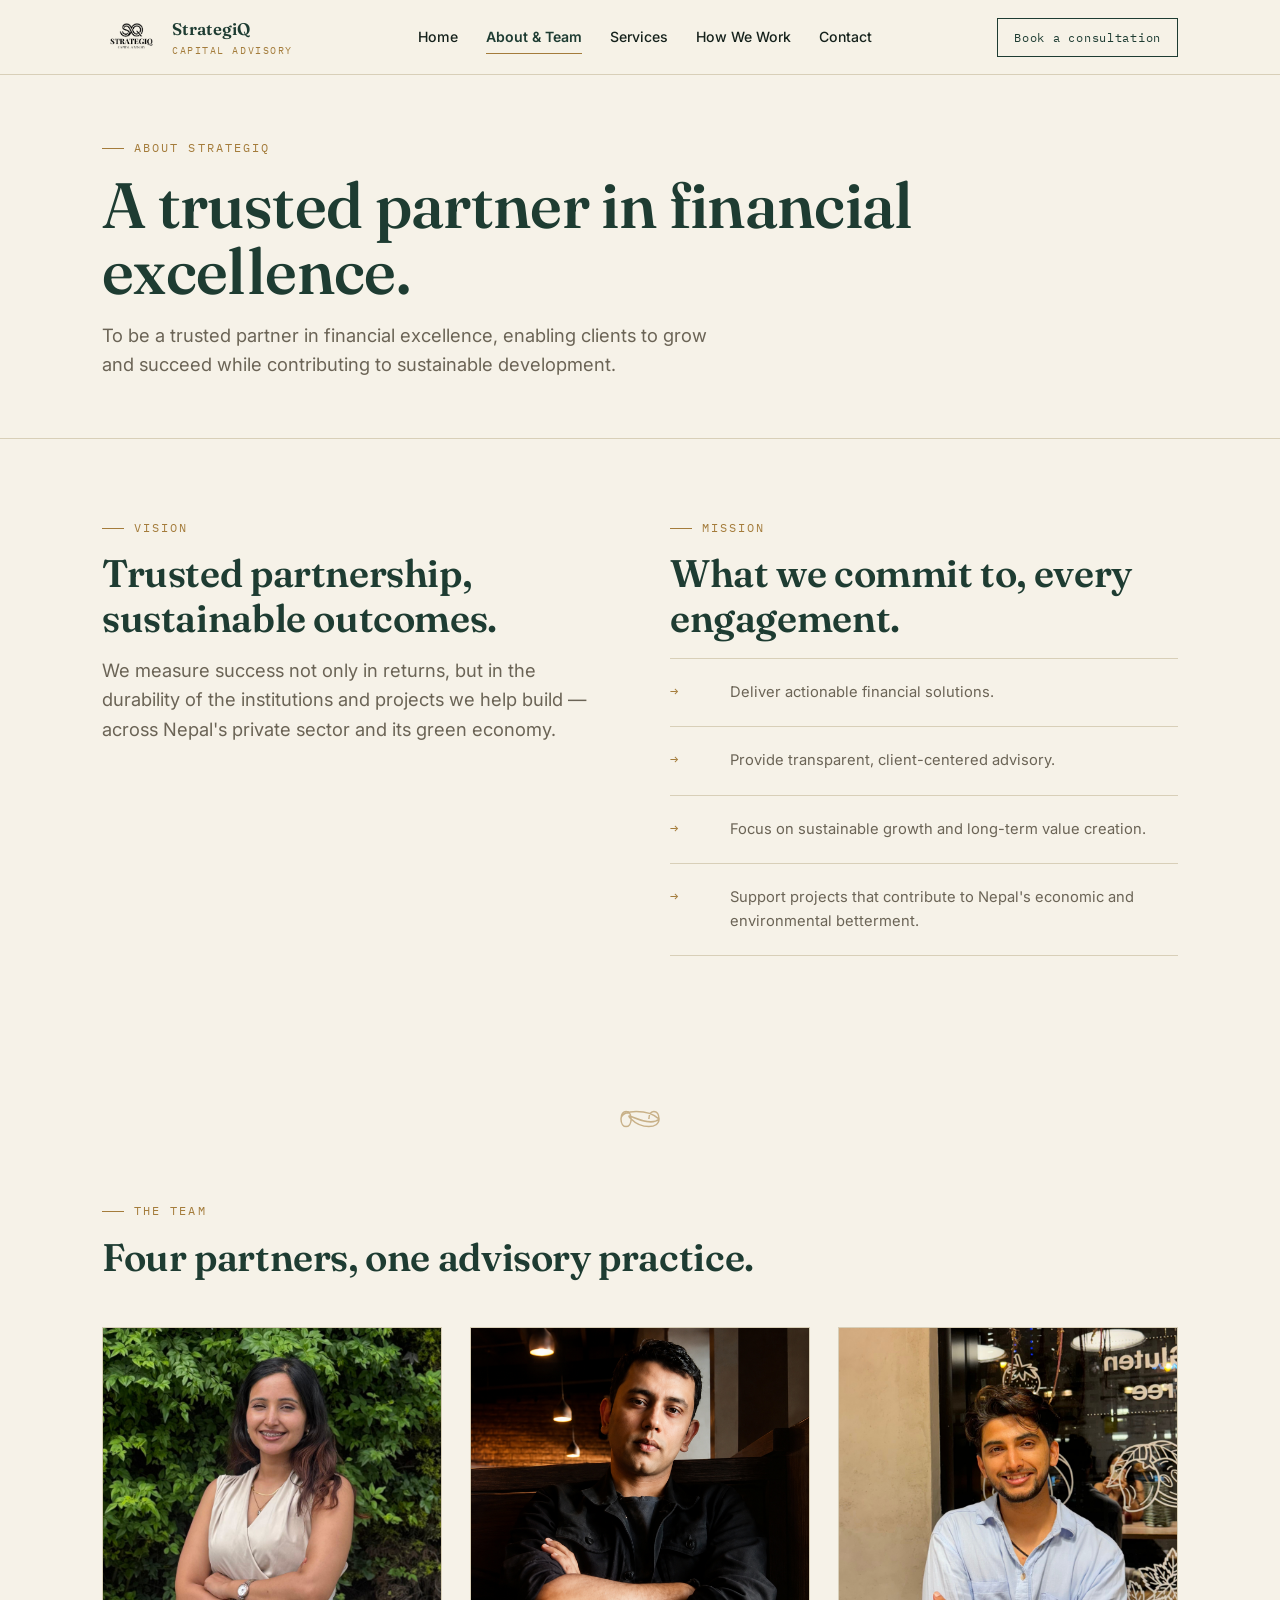
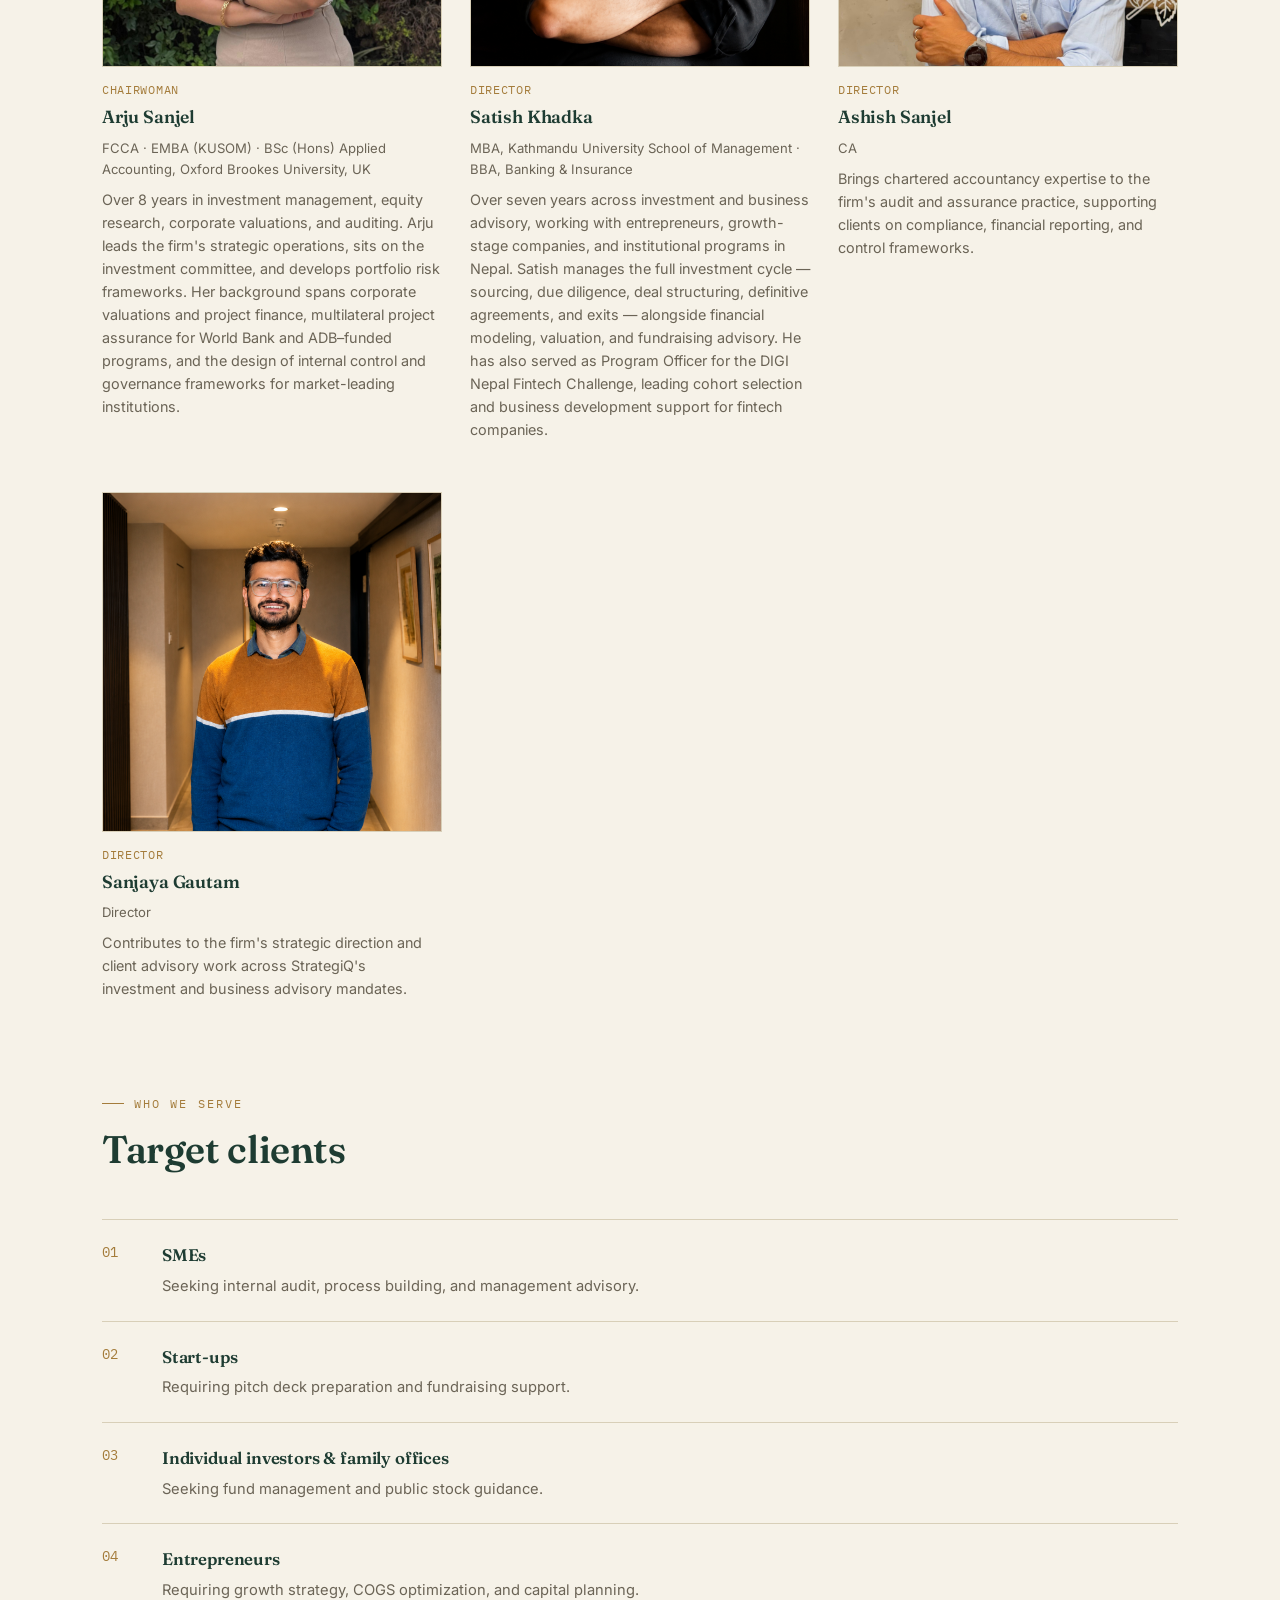
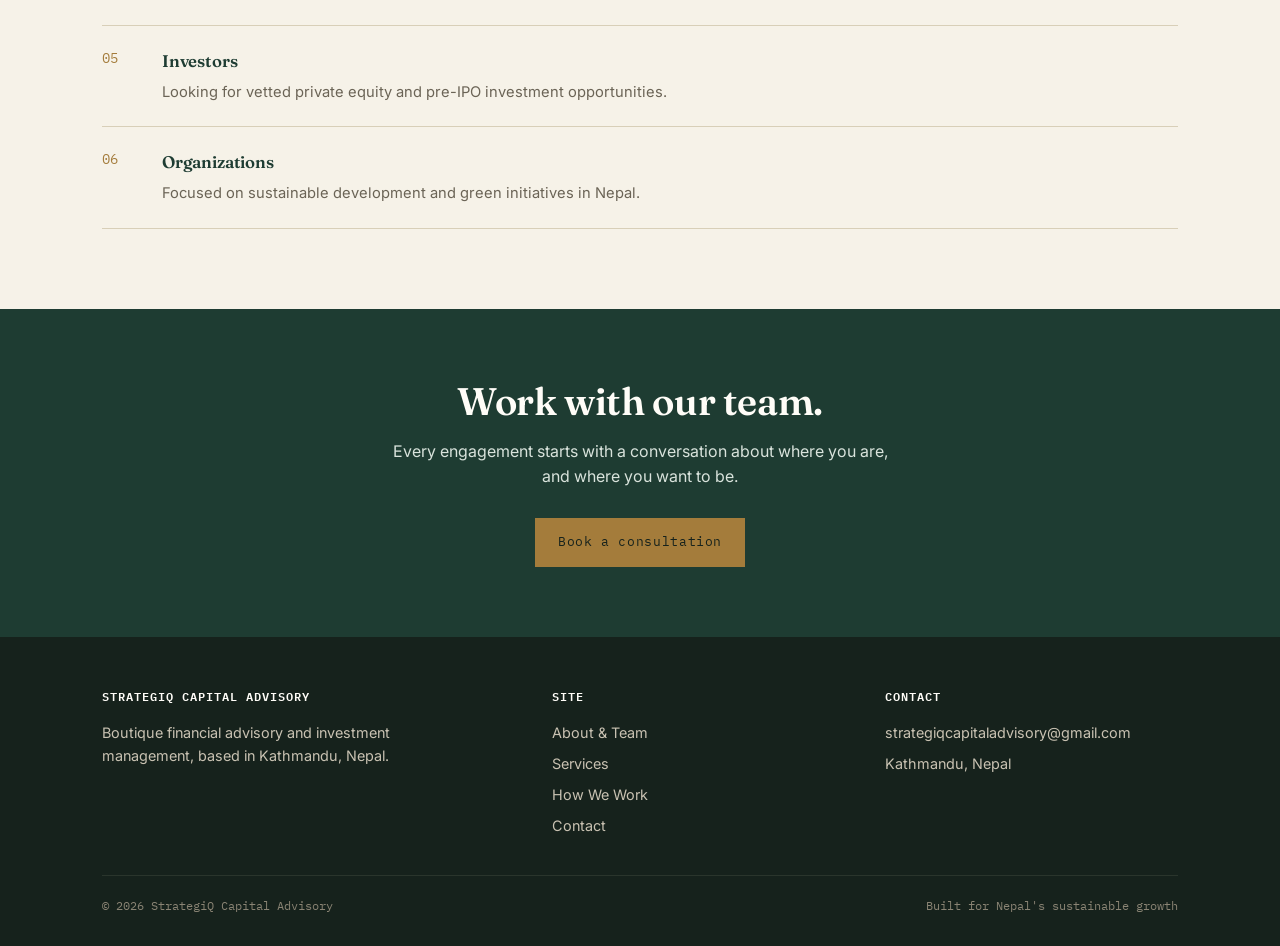
==== commit af44569f: "Update about.html" ====
--- a/about.html
+++ b/about.html
@@ -63,7 +63,7 @@
   <div class="container">
     <div class="section-head">
       <div class="eyebrow">The Team</div>
-      <h2>Five partners, one advisory practice.</h2>
+      <h2>Four partners, one advisory practice.</h2>
       <p class="lede" style="margin-top:14px;">
       </p>
     </div>
